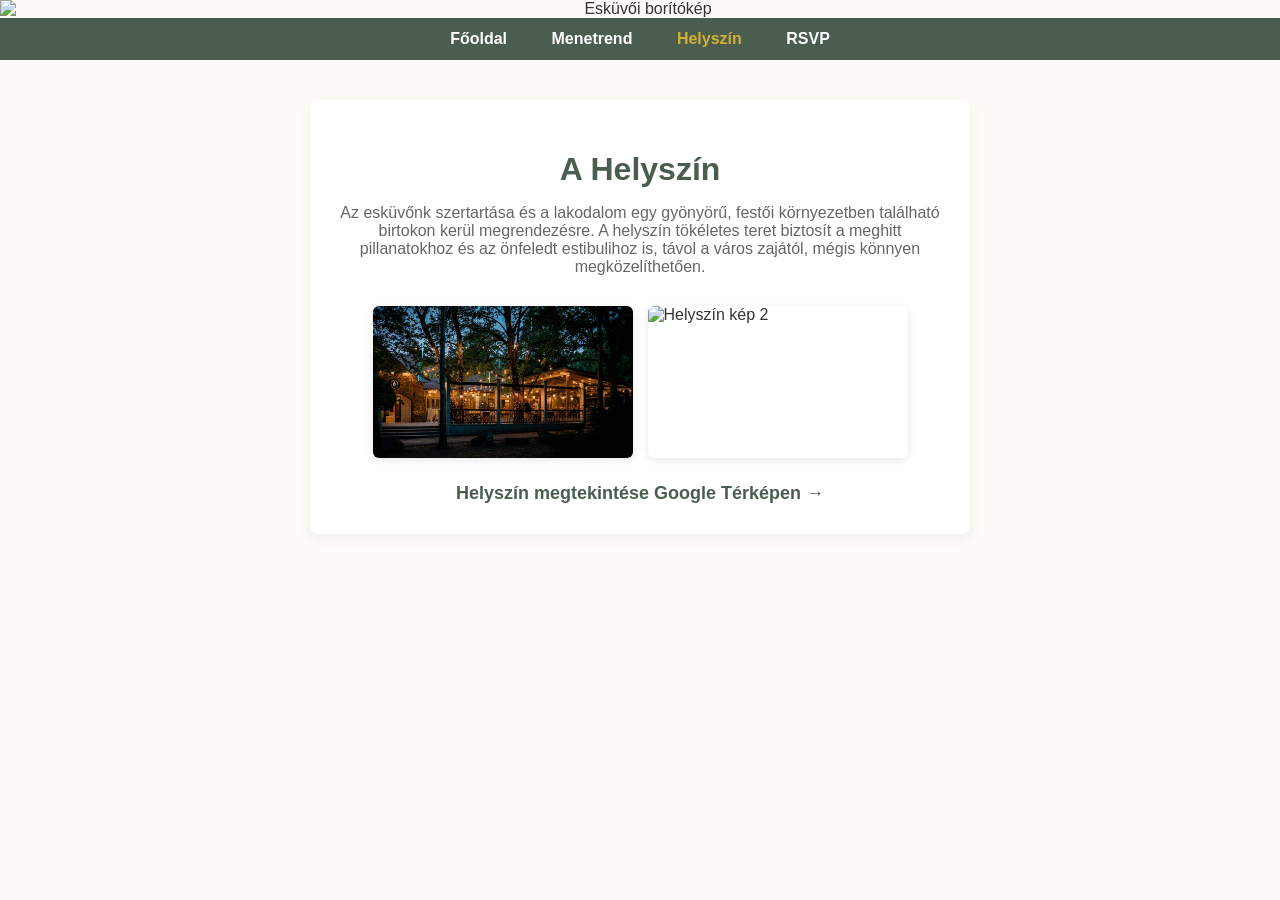
==== helyszin.html @ d059b292 "new file:   RSVP.html new file:   fooldal.html new file:   helyszin.html new file:   index.html new " ====
<!DOCTYPE html>
<html lang="hu">
<head>
    <meta charset="UTF-8">
    <meta name="viewport" content="width=device-width, initial-scale=1.0">
    <title>Helyszín - Esküvő</title>
    <link rel="stylesheet" href="style.css">
</head>
<body>

    <header class="header-container">
        <img src="kepeskuvorsvpre.jpg" alt="Esküvői borítókép" id="top-image">
    </header>

    <nav class="navbar">
        <ul>
            <li><a href="fooldal.html">Főoldal</a></li>
            <li><a href="menetrend.html">Menetrend</a></li>
            <li><a href="helyszin.html" class="active">Helyszín</a></li>
            <li><a href="RSVP.html">RSVP</a></li>
        </ul>
    </nav>

    <main class="content">
        <h1>A Helyszín</h1>
        <p>Az esküvőnk szertartása és a lakodalom egy gyönyörű, festői környezetben található birtokon kerül megrendezésre. A helyszín tökéletes teret biztosít a meghitt pillanatokhoz és az önfeledt estibulihoz is, távol a város zajától, mégis könnyen megközelíthetően.</p>
        
        <!-- Helyszín képek -->
        <div class="helyszin-kepek">
            <img src="kepek/eskuvohelyszinkep1.jpg" alt="Helyszín kép 1">
            <img src="Kepek/eskuvohelyszinkep2.jpg" alt="Helyszín kép 2">
        </div>

        <!-- Helyszín link -->
        <div class="helyszin-link">
            <a href="https://maps.google.com" target="_blank">Helyszín megtekintése Google Térképen &rarr;</a>
        </div>
    </main>

</body>
</html>
---- style.css ----
body {
    font-family: 'Segoe UI', Tahoma, Geneva, Verdana, sans-serif;
    margin: 0;
    padding: 0;
    background-color: #fdfbf7;
    color: #333;
}

/* Felső kép tárolója */
.header-container {
    width: 100%;
    background: #fdfbf7; 
    text-align: center;
}

/* A kép maga */
#top-image {
    width: 100%;         
    height: auto;        
    display: block;      
}

/* Menüsor */
.navbar {
    background-color: #4a5d4e;
    text-align: center;
    padding: 12px 0;
}

.navbar ul {
    list-style: none;
    margin: 0;
    padding: 0;
}

.navbar li {
    display: inline;
    margin: 0 20px;
}

.navbar a {
    color: white;
    text-decoration: none;
    font-size: 16px;
    font-weight: 600;
    transition: color 0.3s;
}

.navbar a:hover, .navbar a.active {
    color: #d4af37; /* Aranyos kiemelés */
}

/* Tartalom / Forma */
.content {
    max-width: 600px;
    margin: 40px auto;
    background: white;
    padding: 30px;
    border-radius: 8px;
    box-shadow: 0 4px 15px rgba(0,0,0,0.05);
}

.content h1 {
    text-align: center;
    color: #4a5d4e;
    margin-bottom: 10px;
}

.content > p {
    text-align: center;
    color: #666;
    margin-bottom: 30px;
}

.form-group {
    margin-bottom: 20px;
}

.form-group label {
    display: block;
    margin-bottom: 8px;
    font-weight: 600;
}

.form-group input[type="text"] {
    width: 100%;
    padding: 10px;
    border: 1px solid #ccc;
    border-radius: 4px;
    box-sizing: border-box;
}

.radio-group {
    display: flex;
    gap: 20px;
}

.radio-group label {
    font-weight: normal;
    cursor: pointer;
}

#extra-questions {
    background: #f9f9f9;
    padding: 15px;
    border-radius: 6px;
    border-left: 4px solid #4a5d4e;
    margin-bottom: 20px;
}

.submit-btn {
    background-color: #4a5d4e;
    color: white;
    border: none;
    padding: 12px 20px;
    font-size: 16px;
    font-weight: bold;
    width: 100%;
    border-radius: 4px;
    cursor: pointer;
    transition: background 0.3s;
}

.submit-btn:hover {
    background-color: #3b4a3e;
}

.form-group textarea {
    width: 100%;
    padding: 10px;
    border: 1px solid #ccc;
    border-radius: 4px;
    box-sizing: border-box;
    font-family: inherit;
    resize: vertical; /* Csak függőlegesen lehessen átméretezni */
}

/* Helyszín képek és link */
.helyszin-kepek {
    display: flex;
    gap: 15px;
    margin: 20px 0;
    justify-content: center;
    flex-wrap: wrap;
}

.helyszin-kepek img {
    width: 100%;
    max-width: 260px;
    height: auto;
    border-radius: 6px;
    object-fit: cover;
    box-shadow: 0 2px 8px rgba(0,0,0,0.1);
}

.helyszin-link {
    text-align: center;
    margin-top: 25px;
}

.helyszin-link a {
    color: #4a5d4e;
    font-weight: bold;
    text-decoration: none;
    font-size: 18px;
}

.helyszin-link a:hover {
    text-decoration: underline;
}

/* Menetrend stílusok */
.menetrend-lista {
    margin-top: 25px;
    display: flex;
    flex-direction: column;
    gap: 20px;
}

.menetrend-elem {
    display: flex;
    align-items: flex-start;
    background: #f9f9f9;
    padding: 15px;
    border-radius: 6px;
    border-left: 4px solid #4a5d4e;
}

.menetrend-elem .ido {
    font-size: 18px;
    font-weight: bold;
    color: #4a5d4e;
    min-width: 70px;
    padding-top: 2px;
}

.program-leiras h3 {
    margin: 0 0 5px 0;
    font-size: 18px;
    color: #333;
}

.program-leiras p {
    margin: 0;
    color: #666;
    font-size: 14px;
}
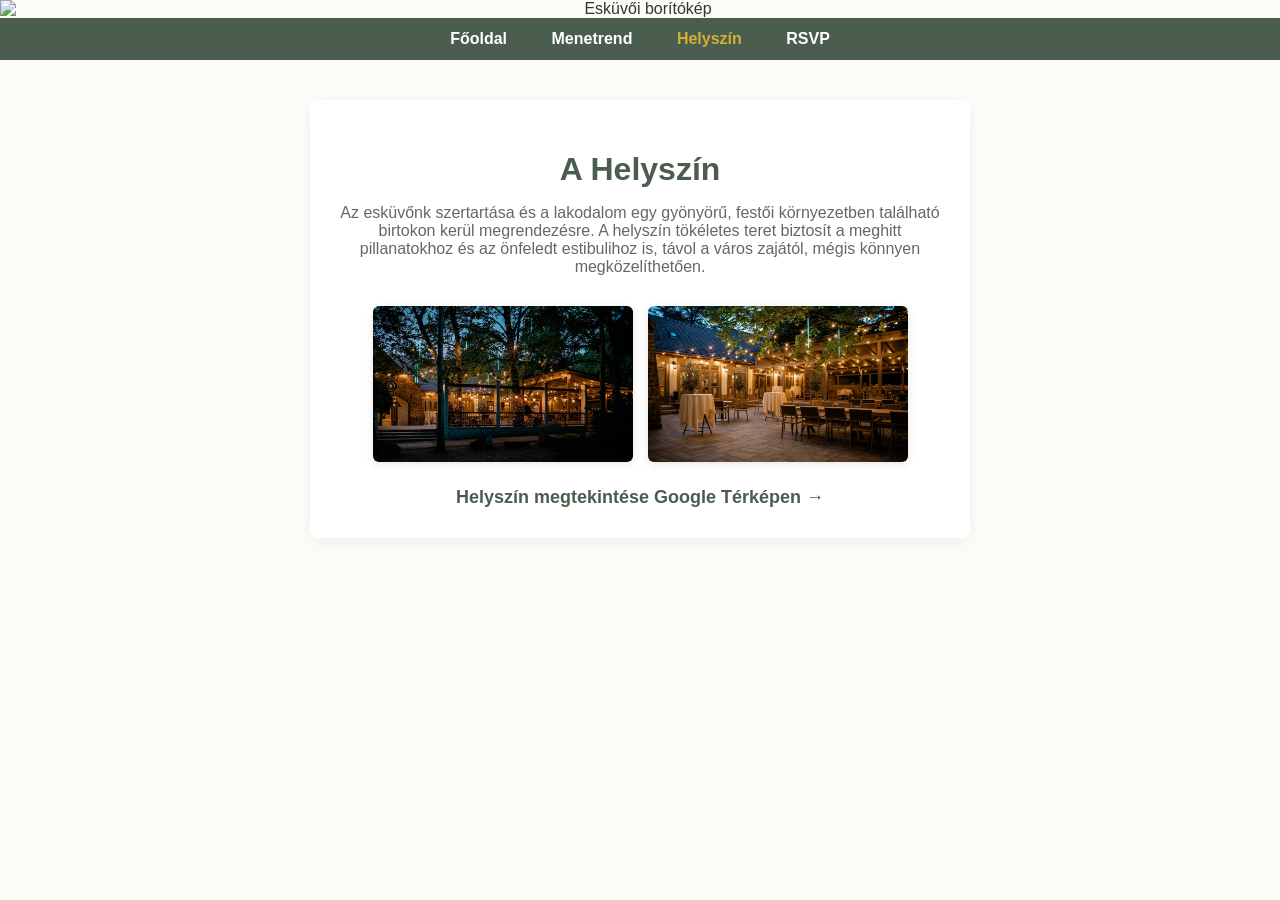
==== commit 47da8c03: "Update helyszin.html 2nd picture corrected" ====
--- a/helyszin.html
+++ b/helyszin.html
@@ -28,7 +28,7 @@
         <!-- Helyszín képek -->
         <div class="helyszin-kepek">
             <img src="kepek/eskuvohelyszinkep1.jpg" alt="Helyszín kép 1">
-            <img src="Kepek/eskuvohelyszinkep2.jpg" alt="Helyszín kép 2">
+            <img src="kepek/eskuvohelyszinkep2.jpg" alt="Helyszín kép 2">
         </div>
 
         <!-- Helyszín link -->
@@ -38,4 +38,4 @@
     </main>
 
 </body>
-</html>+</html>
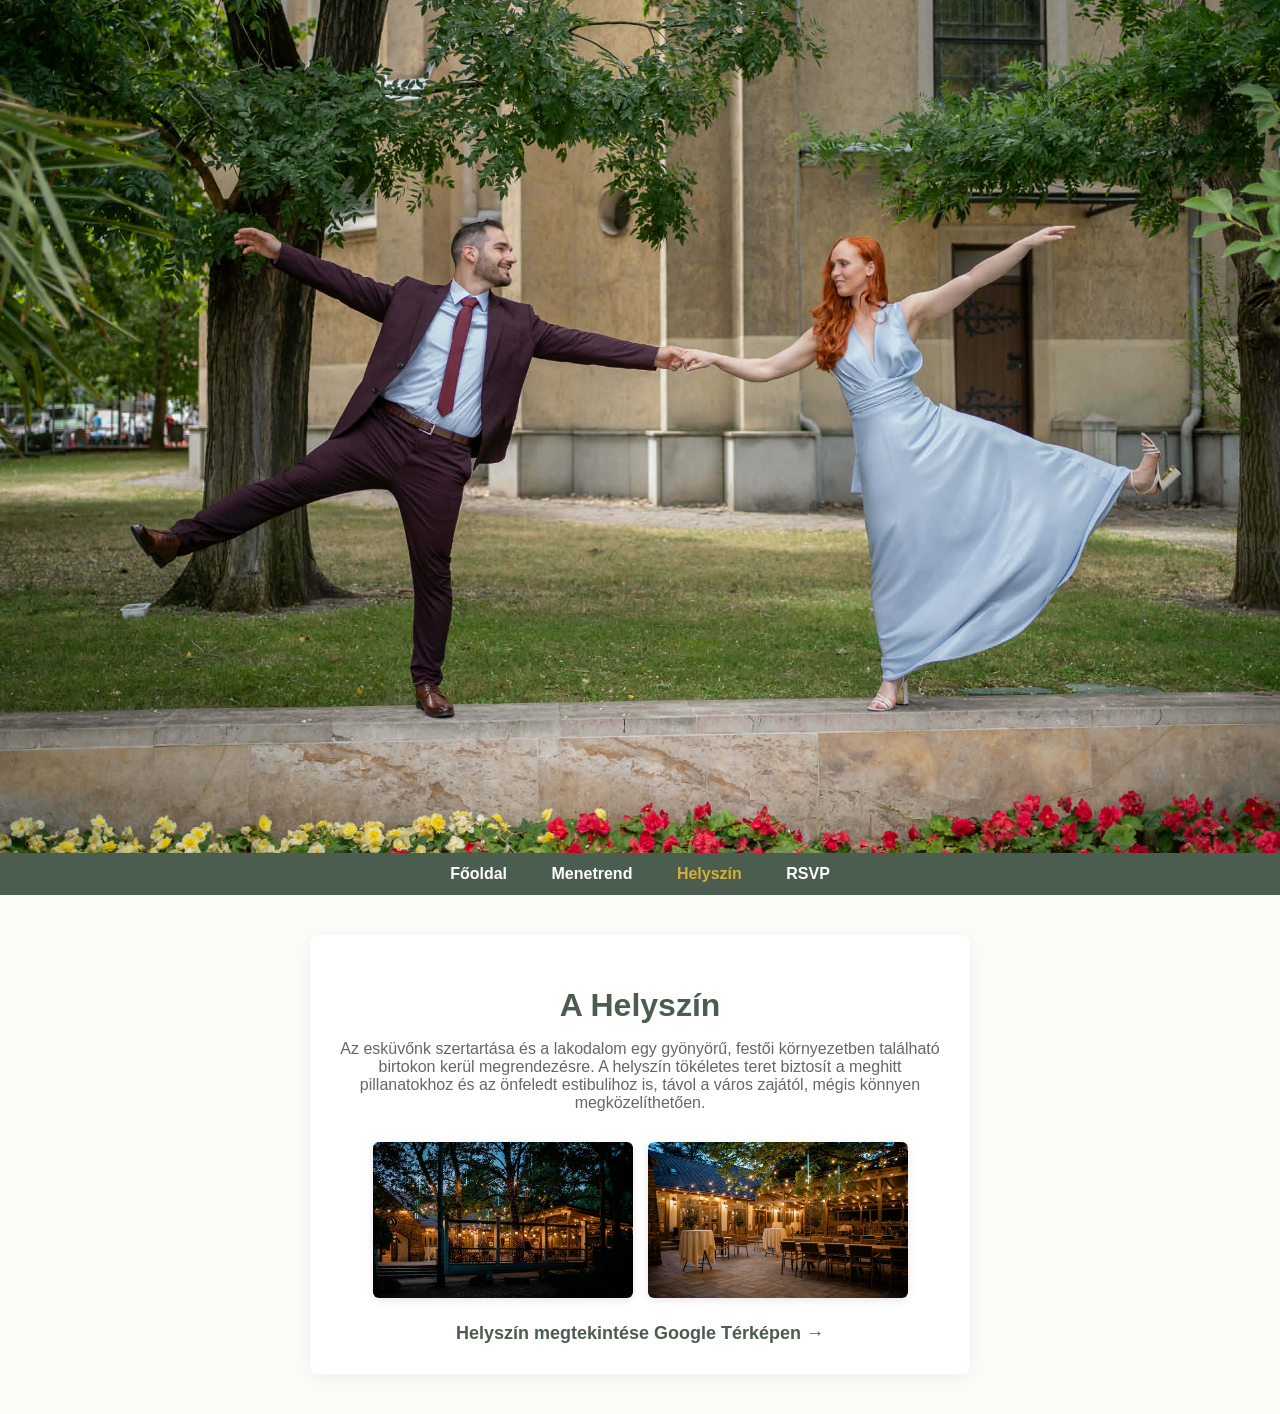
==== commit 92af2eaa: "Update helyszin.html" ====
--- a/helyszin.html
+++ b/helyszin.html
@@ -9,7 +9,7 @@
 <body>
 
     <header class="header-container">
-        <img src="kepeskuvorsvpre.jpg" alt="Esküvői borítókép" id="top-image">
+        <img src="kepek/kepeskuvorsvpre.jpg" alt="Esküvői borítókép" id="top-image">
     </header>
 
     <nav class="navbar">
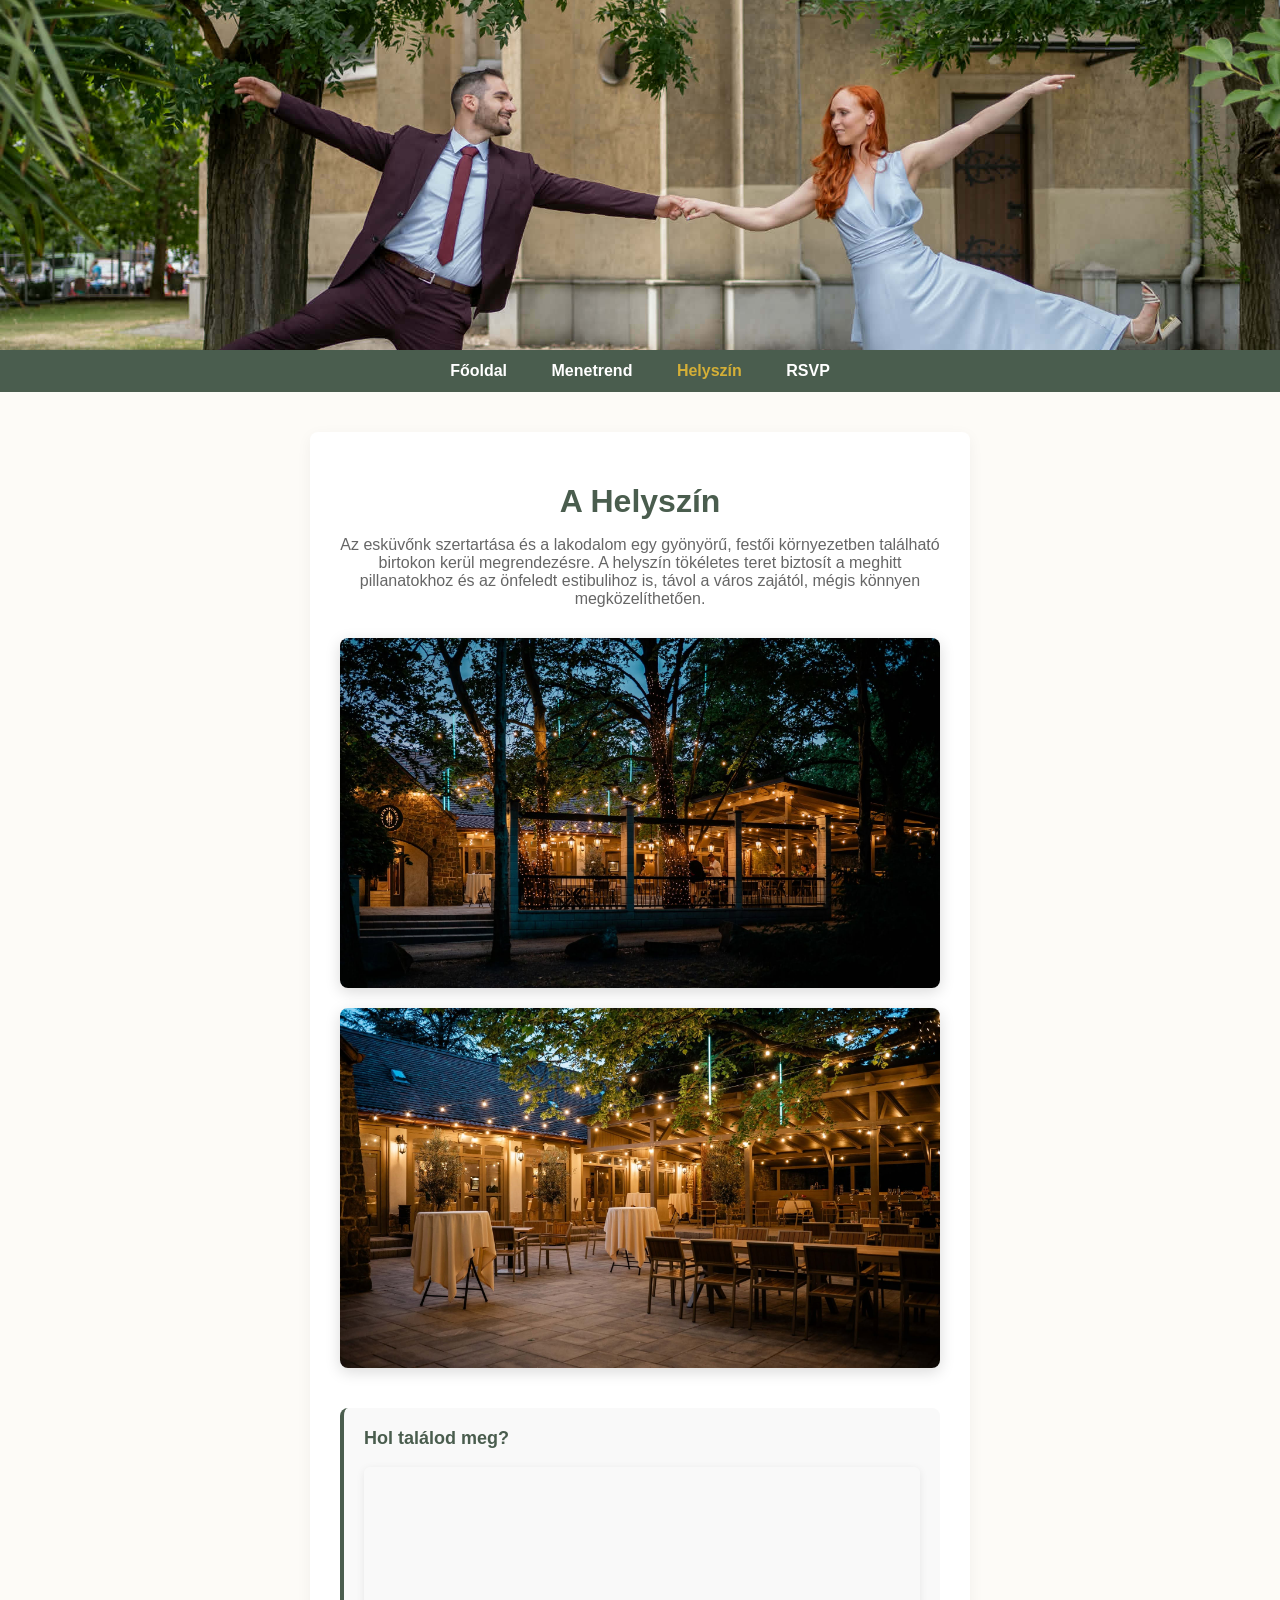
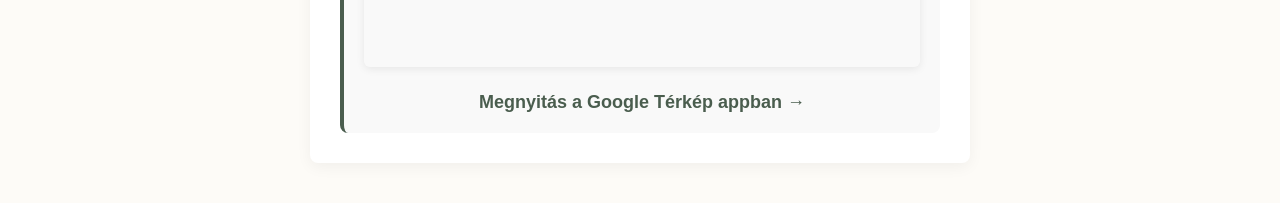
==== commit 6991f063: "Changes to be committed: 	modified:   helyszin.html 	modified:   style.css" ====
--- a/helyszin.html
+++ b/helyszin.html
@@ -21,19 +21,35 @@
         </ul>
     </nav>
 
-    <main class="content">
+   <main class="content">
         <h1>A Helyszín</h1>
         <p>Az esküvőnk szertartása és a lakodalom egy gyönyörű, festői környezetben található birtokon kerül megrendezésre. A helyszín tökéletes teret biztosít a meghitt pillanatokhoz és az önfeledt estibulihoz is, távol a város zajától, mégis könnyen megközelíthetően.</p>
         
-        <!-- Helyszín képek -->
-        <div class="helyszin-kepek">
+        <!-- Nagyobb, hangulatos helyszín képek -->
+        <div class="helyszin-kepek-nagy">
             <img src="kepek/eskuvohelyszinkep1.jpg" alt="Helyszín kép 1">
             <img src="kepek/eskuvohelyszinkep2.jpg" alt="Helyszín kép 2">
         </div>
 
-        <!-- Helyszín link -->
-        <div class="helyszin-link">
-            <a href="https://maps.google.com" target="_blank">Helyszín megtekintése Google Térképen &rarr;</a>
+        <!-- Kiegészítő méretű interaktív térkép alul -->
+        <div class="terkep-kiegeszito">
+            <h3>Hol találod meg?</h3>
+            <div class="terkep-container">
+                <iframe 
+                    src="https://www.google.com/maps/embed?pb=!1m18!1m12!1m3!1d2693.376882143046!2d18.887979215628205!3d47.52337159933596!2m2!1f0!2f0!3f0!3m2!1i1024!2i768!4f13.1!3m3!1m2!1s0x476a75be281f38b5%3A0x9fb181c254b618c2!2sDudok%20Rendezv%C3%A9nyh%C3%A1z%20%C3%A9s%20Vend%C3%A9gl%C5%91!5e0!3m2!1shu!2shu!4v1710000000000!5m2!1shu!2shu" 
+                    width="100%" 
+                    height="280" 
+                    style="border:0;" 
+                    allowfullscreen="" 
+                    loading="lazy" 
+                    referrerpolicy="no-referrer-when-downgrade">
+                </iframe>
+            </div>
+            <div class="helyszin-link">
+                <a href="https://www.google.com/maps/place/Dudok+Rendezv%C3%A9nyh%C3%A1z+%C3%A9s+Vend%C3%A9gl%C5%91/@47.5233716,18.8879792,17z/data=!3m1!4b1!4m6!3m5!1s0x476a75be281f38b5:0x9fb181c254b618c2!8m2!3d47.523368!4d18.8905541!16s%2Fg%2F1v2jbq7k" target="_blank">
+                    Megnyitás a Google Térkép appban &rarr;
+                </a>
+            </div>
         </div>
     </main>
 
--- a/style.css
+++ b/style.css
@@ -9,14 +9,19 @@
 /* Felső kép tárolója */
 .header-container {
     width: 100%;
-    background: #fdfbf7; 
-    text-align: center;
+    height: 350px;
+    overflow: hidden; 
+    display: flex;
+    justify-content: center;
+    align-items: center;
 }
 
 /* A kép maga */
 #top-image {
     width: 100%;         
-    height: auto;        
+    height: 100%;
+    object-fit: cover;
+    object-position: center 30%;
     display: block;      
 }
 
@@ -204,4 +209,79 @@
     margin: 0;
     color: #666;
     font-size: 14px;
+}
+
+/* Hangulatos képek: Nagyobbak, egymás mellett/alatt autoscale méretezéssel */
+.helyszin-kepek-nagy {
+    display: flex;
+    flex-direction: column; /* Egymás alá rendezzük őket, így gyönyörűen, teljes szélességben fognak terülni */
+    gap: 20px;
+    margin: 25px 0;
+    align-items: center;
+}
+
+.helyszin-kepek-nagy img {
+    width: 100%;       /* Kitölti a doboz teljes szélességét */
+    max-width: 100%;   /* Nem korlátozzuk 420px-re, így nagyok és részletgazdagok lesznek */
+    height: auto;      
+    border-radius: 8px;
+    object-fit: cover;
+    box-shadow: 0 4px 15px rgba(0,0,0,0.15);
+}
+
+/* Kiegészítő méretű térkép szekció alul */
+.terkep-kiegeszito {
+    margin-top: 40px;
+    background: #f9f9f9;
+    padding: 20px;
+    border-radius: 8px;
+    border-left: 4px solid #4a5d4e;
+}
+
+.terkep-kiegeszito h3 {
+    margin-top: 0;
+    color: #4a5d4e;
+    font-size: 18px;
+}
+
+.terkep-container {
+    width: 100%;
+    margin: 15px 0;
+    border-radius: 6px;
+    overflow: hidden;
+    box-shadow: 0 2px 8px rgba(0, 0, 0, 0.08);
+}
+
+.terkep-container iframe {
+    display: block;
+    width: 100%;
+    height: 200px; 
+}
+
+@media screen and (max-width: 768px) {
+    /* A fő tartalomdoboz margóinak csökkentése mobilon, hogy ne lógjon ki */
+    .content {
+        margin: 15px 10px;
+        padding: 20px 15px;
+    }
+
+    /* A menüsor elemeinek átrendezése, hogy ne lógjanak egymásba */
+    .navbar li {
+        display: block;        /* Egymás alá kerülnek a menüpontok */
+        margin: 8px 0;         /* Kisebb térköz közöttük */
+    }
+
+    .navbar {
+        padding: 8px 0;
+    }
+
+    /* A menetrend időpont és leírás igazítása mobilra */
+    .menetrend-elem {
+        flex-direction: column; /* Mobilon az időpont a leírás fölé kerül */
+        gap: 5px;
+    }
+
+    .menetrend-elem .ido {
+        min-width: auto;
+    }
 }
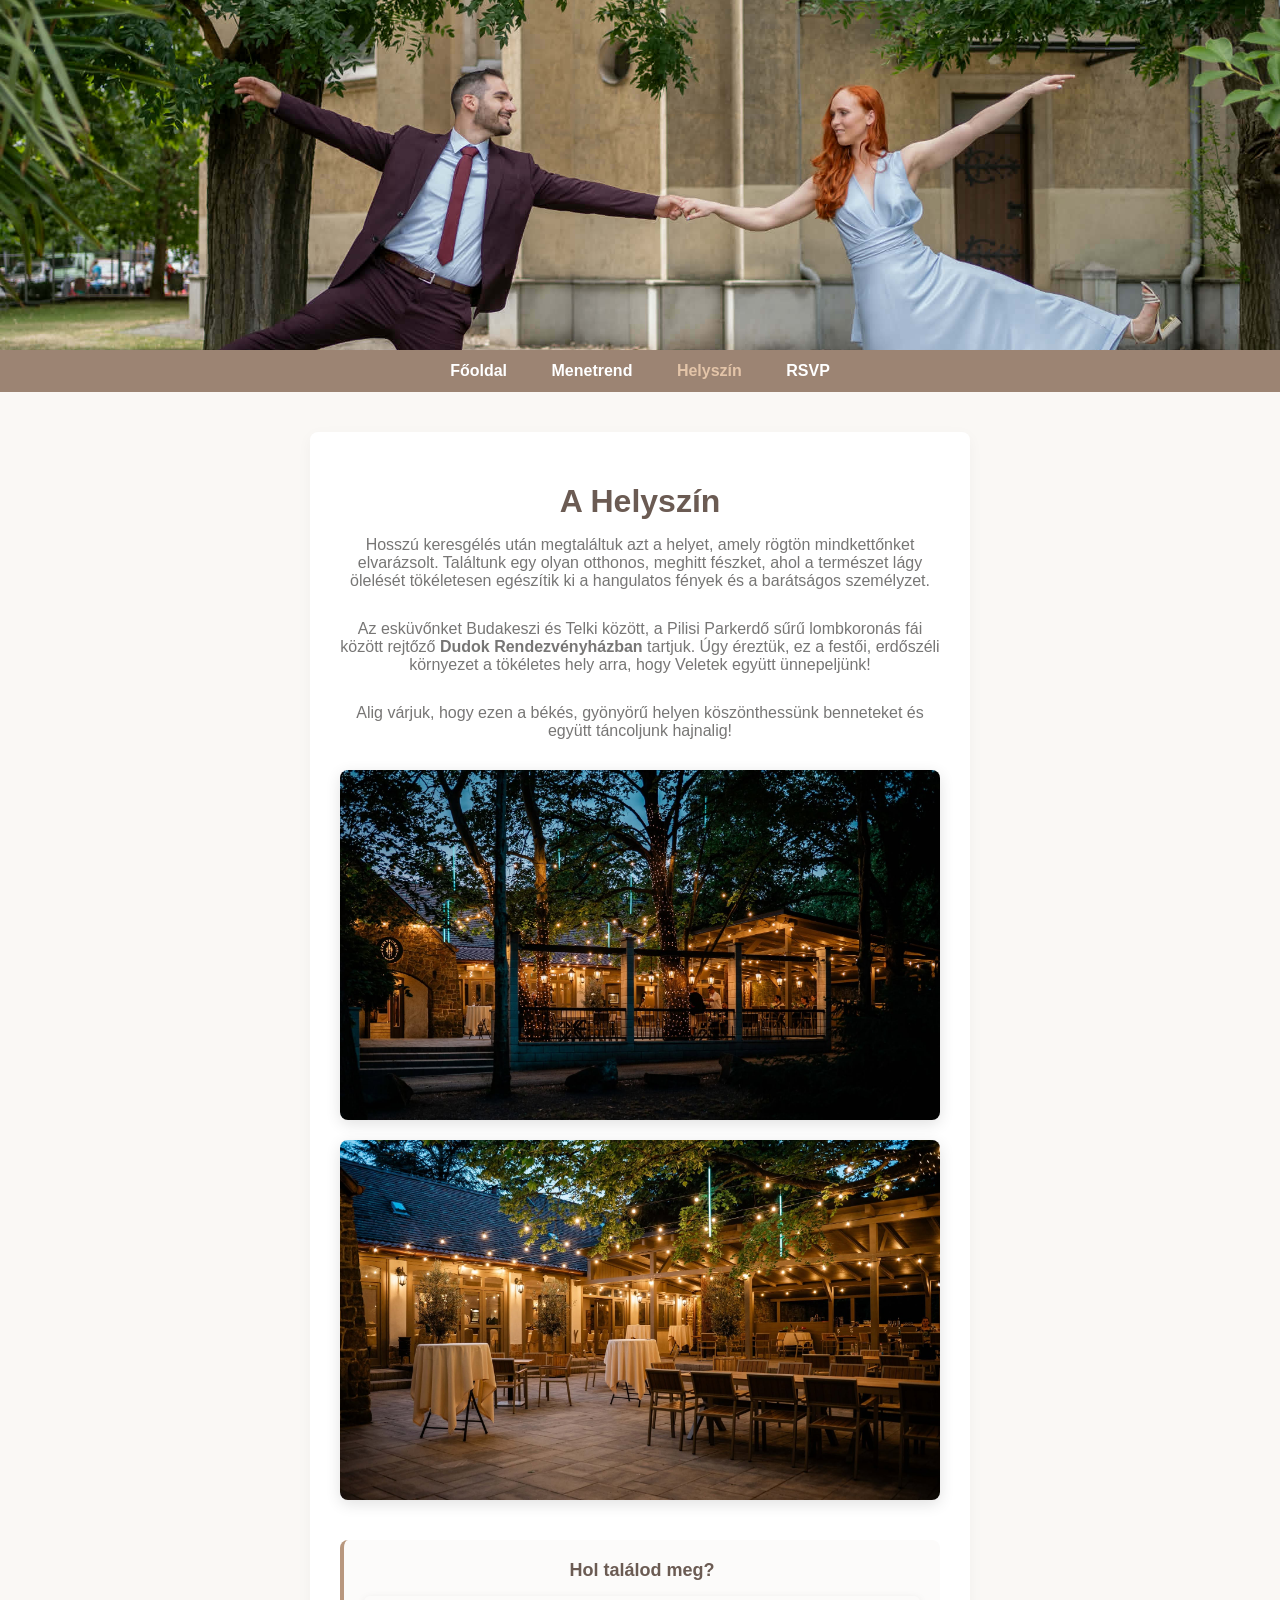
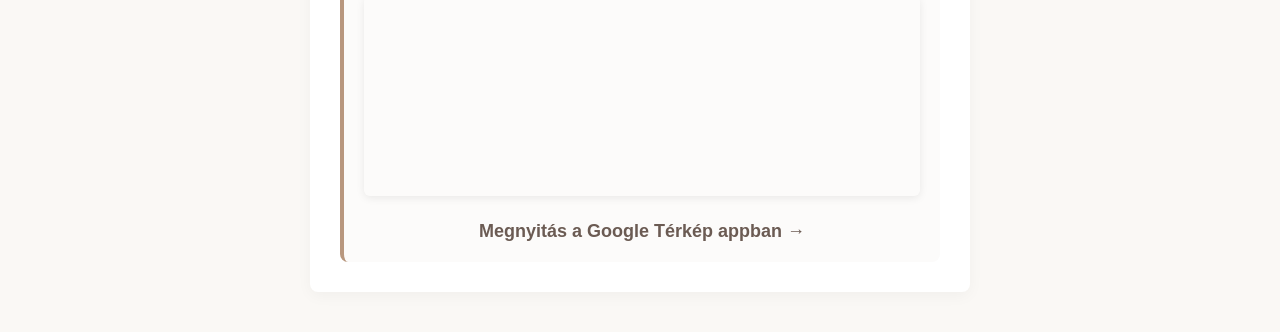
==== commit e05c7cfc: "modified:   helyszin.html" ====
--- a/helyszin.html
+++ b/helyszin.html
@@ -23,8 +23,11 @@
 
    <main class="content">
         <h1>A Helyszín</h1>
-        <p>Az esküvőnk szertartása és a lakodalom egy gyönyörű, festői környezetben található birtokon kerül megrendezésre. A helyszín tökéletes teret biztosít a meghitt pillanatokhoz és az önfeledt estibulihoz is, távol a város zajától, mégis könnyen megközelíthetően.</p>
+        <p>Hosszú keresgélés után megtaláltuk azt a helyet, amely rögtön mindkettőnket elvarázsolt. Találtunk egy olyan otthonos, meghitt fészket, ahol a természet lágy ölelését tökéletesen egészítik ki a hangulatos fények és a barátságos személyzet.</p>
         
+        <p>Az esküvőnket Budakeszi és Telki között, a Pilisi Parkerdő sűrű lombkoronás fái között rejtőző <strong>Dudok Rendezvényházban</strong> tartjuk. Úgy éreztük, ez a festői, erdőszéli környezet a tökéletes hely arra, hogy Veletek együtt ünnepeljünk!</p>
+
+        <p>Alig várjuk, hogy ezen a békés, gyönyörű helyen köszönthessünk benneteket és együtt táncoljunk hajnalig!</p>
         <!-- Nagyobb, hangulatos helyszín képek -->
         <div class="helyszin-kepek-nagy">
             <img src="kepek/eskuvohelyszinkep1.jpg" alt="Helyszín kép 1">
--- a/style.css
+++ b/style.css
@@ -2,8 +2,8 @@
     font-family: 'Segoe UI', Tahoma, Geneva, Verdana, sans-serif;
     margin: 0;
     padding: 0;
-    background-color: #fdfbf7;
-    color: #333;
+    background-color: #faf8f5;
+    color: #4a4543;
 }
 
 /* Felső kép tárolója */
@@ -27,7 +27,7 @@
 
 /* Menüsor */
 .navbar {
-    background-color: #4a5d4e;
+    background-color: #9c8473;
     text-align: center;
     padding: 12px 0;
 }
@@ -52,28 +52,28 @@
 }
 
 .navbar a:hover, .navbar a.active {
-    color: #d4af37; /* Aranyos kiemelés */
+    color: #e3c4a8;
 }
 
 /* Tartalom / Forma */
 .content {
     max-width: 600px;
     margin: 40px auto;
-    background: white;
+    background: #ffffff;
     padding: 30px;
     border-radius: 8px;
-    box-shadow: 0 4px 15px rgba(0,0,0,0.05);
-}
-
-.content h1 {
-    text-align: center;
-    color: #4a5d4e;
+    box-shadow: 0 4px 15px rgba(0,0,0,0.04);
+}
+
+.content h1, .content h2, .terkep-kiegeszito h3 {
+    text-align: center;
+    color: #6b5b53; 
     margin-bottom: 10px;
 }
 
 .content > p {
     text-align: center;
-    color: #666;
+    color: #777675;
     margin-bottom: 30px;
 }
 
@@ -85,14 +85,17 @@
     display: block;
     margin-bottom: 8px;
     font-weight: 600;
-}
-
-.form-group input[type="text"] {
+    color: #555453;
+}
+
+.form-group input[type="text"], .form-group input[type="number"], .form-group textarea {
     width: 100%;
     padding: 10px;
-    border: 1px solid #ccc;
+    border: 1px solid #e0dcd5;
     border-radius: 4px;
     box-sizing: border-box;
+    background-color: #fcfbfa;
+    font-family: inherit;
 }
 
 .radio-group {
@@ -106,15 +109,15 @@
 }
 
 #extra-questions {
-    background: #f9f9f9;
+    background: #f7f5f0;
     padding: 15px;
     border-radius: 6px;
-    border-left: 4px solid #4a5d4e;
+    border-left: 4px solid #b8977e;
     margin-bottom: 20px;
 }
 
 .submit-btn {
-    background-color: #4a5d4e;
+    background-color: #9c8473;
     color: white;
     border: none;
     padding: 12px 20px;
@@ -127,16 +130,10 @@
 }
 
 .submit-btn:hover {
-    background-color: #3b4a3e;
+    background-color: #836d5d;
 }
 
 .form-group textarea {
-    width: 100%;
-    padding: 10px;
-    border: 1px solid #ccc;
-    border-radius: 4px;
-    box-sizing: border-box;
-    font-family: inherit;
     resize: vertical; /* Csak függőlegesen lehessen átméretezni */
 }
 
@@ -164,7 +161,7 @@
 }
 
 .helyszin-link a {
-    color: #4a5d4e;
+    color: #6b5b53;
     font-weight: bold;
     text-decoration: none;
     font-size: 18px;
@@ -185,16 +182,16 @@
 .menetrend-elem {
     display: flex;
     align-items: flex-start;
-    background: #f9f9f9;
+    background: #fcfbfa;
     padding: 15px;
     border-radius: 6px;
-    border-left: 4px solid #4a5d4e;
+    border-left: 4px solid #b8977e;
 }
 
 .menetrend-elem .ido {
     font-size: 18px;
     font-weight: bold;
-    color: #4a5d4e;
+    color: #6b5b53 !important;
     min-width: 70px;
     padding-top: 2px;
 }
@@ -226,21 +223,21 @@
     height: auto;      
     border-radius: 8px;
     object-fit: cover;
-    box-shadow: 0 4px 15px rgba(0,0,0,0.15);
+    box-shadow: 0 4px 15px rgba(0,0,0,0.12);
 }
 
 /* Kiegészítő méretű térkép szekció alul */
 .terkep-kiegeszito {
     margin-top: 40px;
-    background: #f9f9f9;
+    background: #fcfbfa;
     padding: 20px;
     border-radius: 8px;
-    border-left: 4px solid #4a5d4e;
+    border-left: 4px solid #b8977e !important;
 }
 
 .terkep-kiegeszito h3 {
     margin-top: 0;
-    color: #4a5d4e;
+    color: #6b5b53;
     font-size: 18px;
 }
 
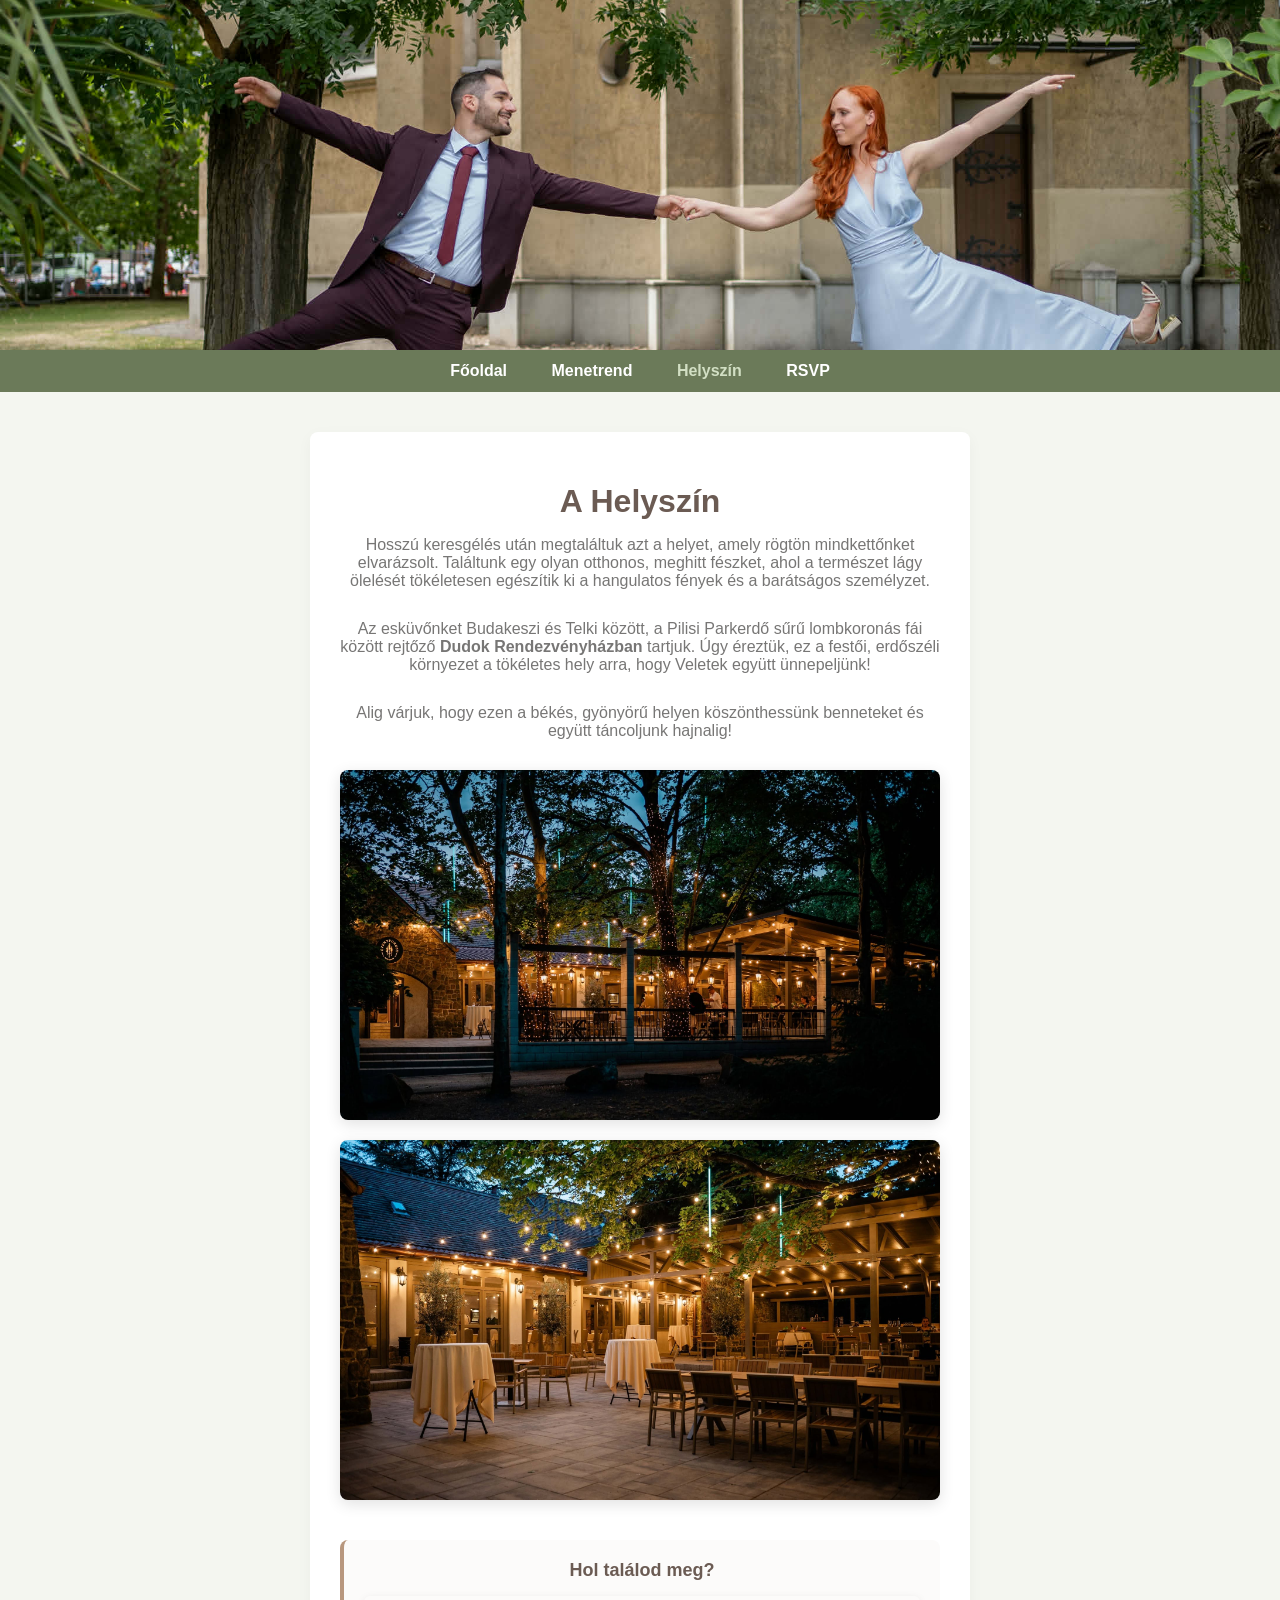
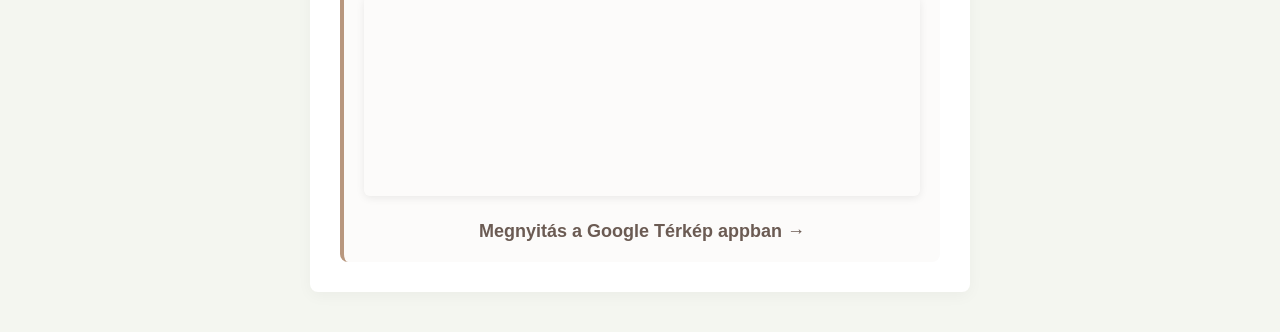
==== commit 76c7fd93: "modified:   RSVP.html 	modified:   helyszin.html 	new file:   kepek/menetrendhez.jpeg 	new file:   k" ====
--- a/helyszin.html
+++ b/helyszin.html
@@ -6,7 +6,7 @@
     <title>Helyszín - Esküvő</title>
     <link rel="stylesheet" href="style.css">
 </head>
-<body>
+<body class="helyszin-oldal">
 
     <header class="header-container">
         <img src="kepek/kepeskuvorsvpre.jpg" alt="Esküvői borítókép" id="top-image">
--- a/style.css
+++ b/style.css
@@ -171,6 +171,18 @@
     text-decoration: underline;
 }
 
+/* Főoldali szöveges linkek stílusa */
+.content p a {
+    color: #9c8473; /* A menüsor és gombok barna színe */
+    font-weight: 600;
+    text-decoration: underline;
+    transition: color 0.3s;
+}
+
+.content p a:hover {
+    color: #836d5d; /* Sötétebb árnyalat hoverkor */
+}
+
 /* Menetrend stílusok */
 .menetrend-lista {
     margin-top: 25px;
@@ -281,4 +293,93 @@
     .menetrend-elem .ido {
         min-width: auto;
     }
+}
+
+.tiszta-gif {
+    max-width: 100%;
+    width: 480px;
+    height: auto;
+    border-radius: 8px;
+    box-shadow: 0 4px 15px rgba(0,0,0,0.08);
+    display: block;
+    margin: 0 auto;
+}
+
+/* --- ALAPÉRTELMEZETT (FŐOLDAL) STÍLUSOK --- */
+body {
+    font-family: 'Segoe UI', Tahoma, Geneva, Verdana, sans-serif;
+    margin: 0;
+    padding: 0;
+    background-color: #faf8f5; /* Főoldal háttér */
+    color: #4a4543;
+}
+
+.navbar {
+    background-color: #9c8473; /* Főoldal menüszín */
+    text-align: center;
+    padding: 12px 0;
+}
+
+/* --- 1. MENETREND OLDAL EGYEDI STÍLUSAI --- */
+body.menetrend-oldal {
+    background-color: #E6E8E3; /* Például egy lágy, hűvösebb háttér */
+}
+
+body.menetrend-oldal .navbar {
+    background-color: #CB6843; /* Kékes-szürkés menüsor */
+}
+
+body.menetrend-oldal .navbar a:hover, 
+body.menetrend-oldal .navbar a.active {
+    color: #b0c4de;
+}
+
+/* --- 2. HELYSZÍN OLDAL EGYEDI STÍLUSAI --- */
+body.helyszin-oldal {
+    background-color: #f4f6f0; /* Zöldes/természetesebb háttér */
+}
+
+body.helyszin-oldal .navbar {
+    background-color: #6b7a59; /* Természetes zöldes menüsor */
+}
+
+body.helyszin-oldal .navbar a:hover, 
+body.helyszin-oldal .navbar a.active {
+    color: #d2dfc4;
+}
+
+/* --- 3. RSVP OLDAL EGYEDI STÍLUSAI --- */
+body.rsvp-oldal {
+    background-color: #f9f4f5; /* Púderesebb/melegebb háttér */
+}
+
+body.rsvp-oldal .navbar {
+    background-color: #CB6843; /* Mályvás/rózsás menüsor */
+}
+
+body.rsvp-oldal .navbar a:hover, 
+body.rsvp-oldal .navbar a.active {
+    color: #f2d6e0;
+}
+
+/* RSVP aloldali kép stílusa */
+.rsvp-banner-container {
+    text-align: center;
+    margin: 25px auto 10px auto;
+    max-width: 600px; /* Igazíthatod a fő tartalomdoboz szélességéhez */
+    padding: 0 15px;
+}
+
+.rsvp-banner-img {
+    width: 100%;
+    max-height: 300px; /* Ha nem akarod, hogy túl magas legyen */
+    object-fit: cover;
+    border-radius: 8px;
+    box-shadow: 0 4px 15px rgba(0,0,0,0.08);
+    display: block;
+}
+
+/* RSVP oldal borítóképének igazítása */
+body.rsvp-oldal #top-image {
+    object-position: center 45%; /* Itt állíthatod: a 65% lejjebb tolja a fókuszpontot, így kevesebb látszik a tetejéből */
 }
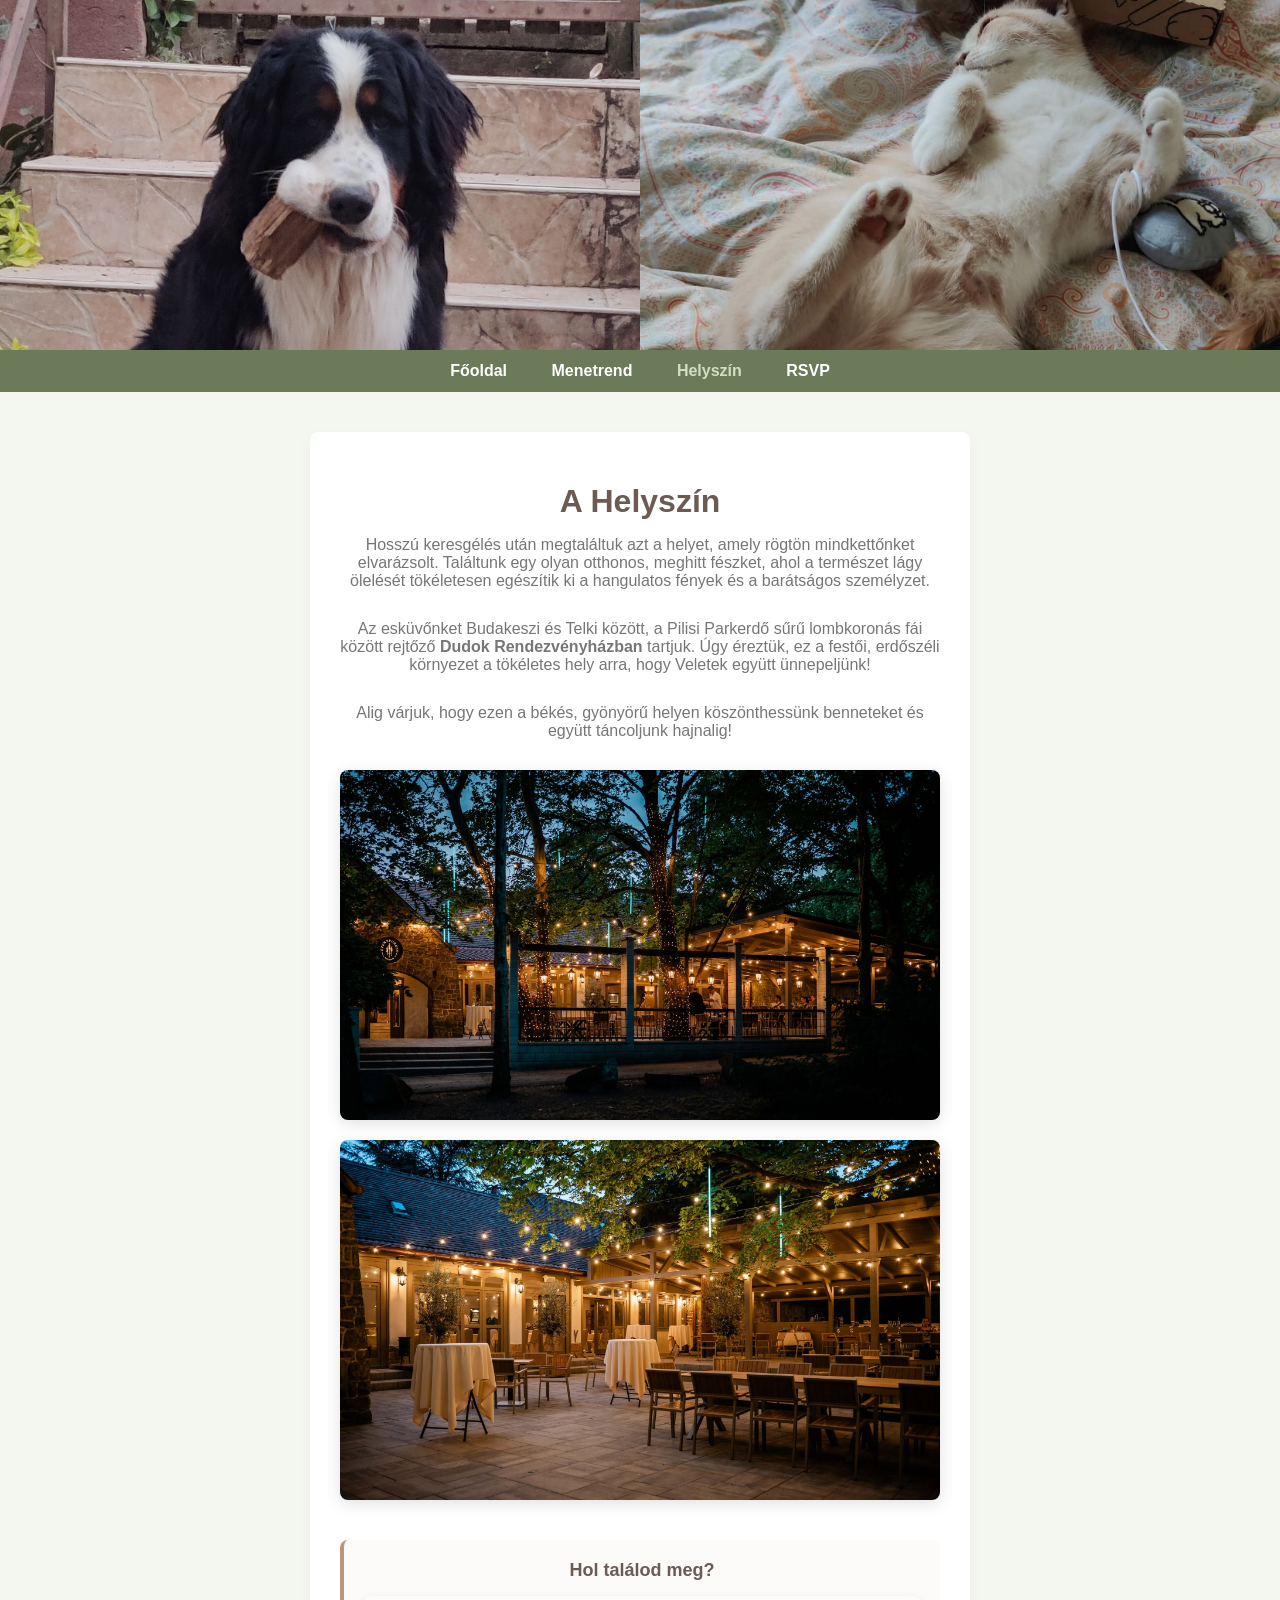
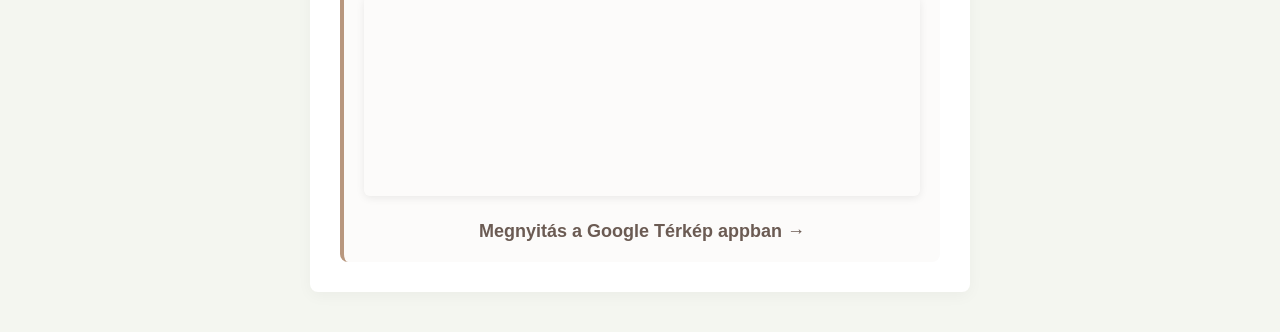
==== commit 6c9f980f: "modified:   helyszin.html 	new file:   "kepek/Chroncs\303\263.jpg"     new file:   kepek/dante1.jpg " ====
--- a/helyszin.html
+++ b/helyszin.html
@@ -8,8 +8,9 @@
 </head>
 <body class="helyszin-oldal">
 
-    <header class="header-container">
-        <img src="kepek/kepeskuvorsvpre.jpg" alt="Esküvői borítókép" id="top-image">
+    <header class="header-container-dupla">
+        <img src="kepek/Chroncsó.jpg" alt="Helyszín borítókép 1" class="dupla-kep bal-kep">
+        <img src="kepek/dante1.jpg" alt="Helyszín borítókép 2" class="dupla-kep jobb-kep">
     </header>
 
     <nav class="navbar">
--- a/style.css
+++ b/style.css
@@ -322,11 +322,11 @@
 
 /* --- 1. MENETREND OLDAL EGYEDI STÍLUSAI --- */
 body.menetrend-oldal {
-    background-color: #E6E8E3; /* Például egy lágy, hűvösebb háttér */
+    background-color: #e6e8e300; /* Például egy lágy, hűvösebb háttér */
 }
 
 body.menetrend-oldal .navbar {
-    background-color: #CB6843; /* Kékes-szürkés menüsor */
+    background-color: #70292B; /* Kékes-szürkés menüsor */
 }
 
 body.menetrend-oldal .navbar a:hover, 
@@ -382,4 +382,55 @@
 /* RSVP oldal borítóképének igazítása */
 body.rsvp-oldal #top-image {
     object-position: center 45%; /* Itt állíthatod: a 65% lejjebb tolja a fókuszpontot, így kevesebb látszik a tetejéből */
+}
+
+/* Menetrend oldali TARDIS kép stílusa */
+.menetrend-kep-container {
+    width: 100%;
+    margin-bottom: 25px;
+    text-align: center;
+}
+
+.menetrend-kep {
+    width: 100%;
+    max-height: 350px; /* Beállítja, hogy ne legyen túl óriási */
+    object-fit: cover;
+    border-radius: 8px;
+    box-shadow: 0 4px 12px rgba(0, 0, 0, 0.1);
+    display: block;
+}
+
+/* Dupla borítókép tároló a Helyszín oldalon */
+.header-container-dupla {
+    width: 100%;
+    height: 350px; /* Ugyanolyan magasság, mint a többi fejléc */
+    display: flex;
+    gap: 0; /* Nincs rés a két kép között, teljesen összeilleszkednek */
+    overflow: hidden;
+}
+
+/* Maguk a képek */
+.dupla-kep {
+    width: 50%; /* Pontosan fele-fele arányban osztoznak */
+    height: 100%;
+    object-fit: cover;
+    object-position: center;
+    display: block;
+}
+
+/* Mobilos nézet: ha mobilon inkább egymás alá kerülnének, vagy maradjanak fele-fele arányban */
+@media screen and (max-width: 768px) {
+    .header-container-dupla {
+        height: 250px; /* Kicsit alacsonyabb mobilon */
+    }
+}
+
+/* Bal oldali kép egyedi fókuszpontja */
+.bal-kep {
+    object-position: center 4%; /* Itt állíthatod a bal oldali kép magasságát */
+}
+
+/* Jobb oldali kép egyedi fókuszpontja */
+.jobb-kep {
+    object-position: center 55%; /* Itt állíthatod a jobb oldali kép magasságát */
 }
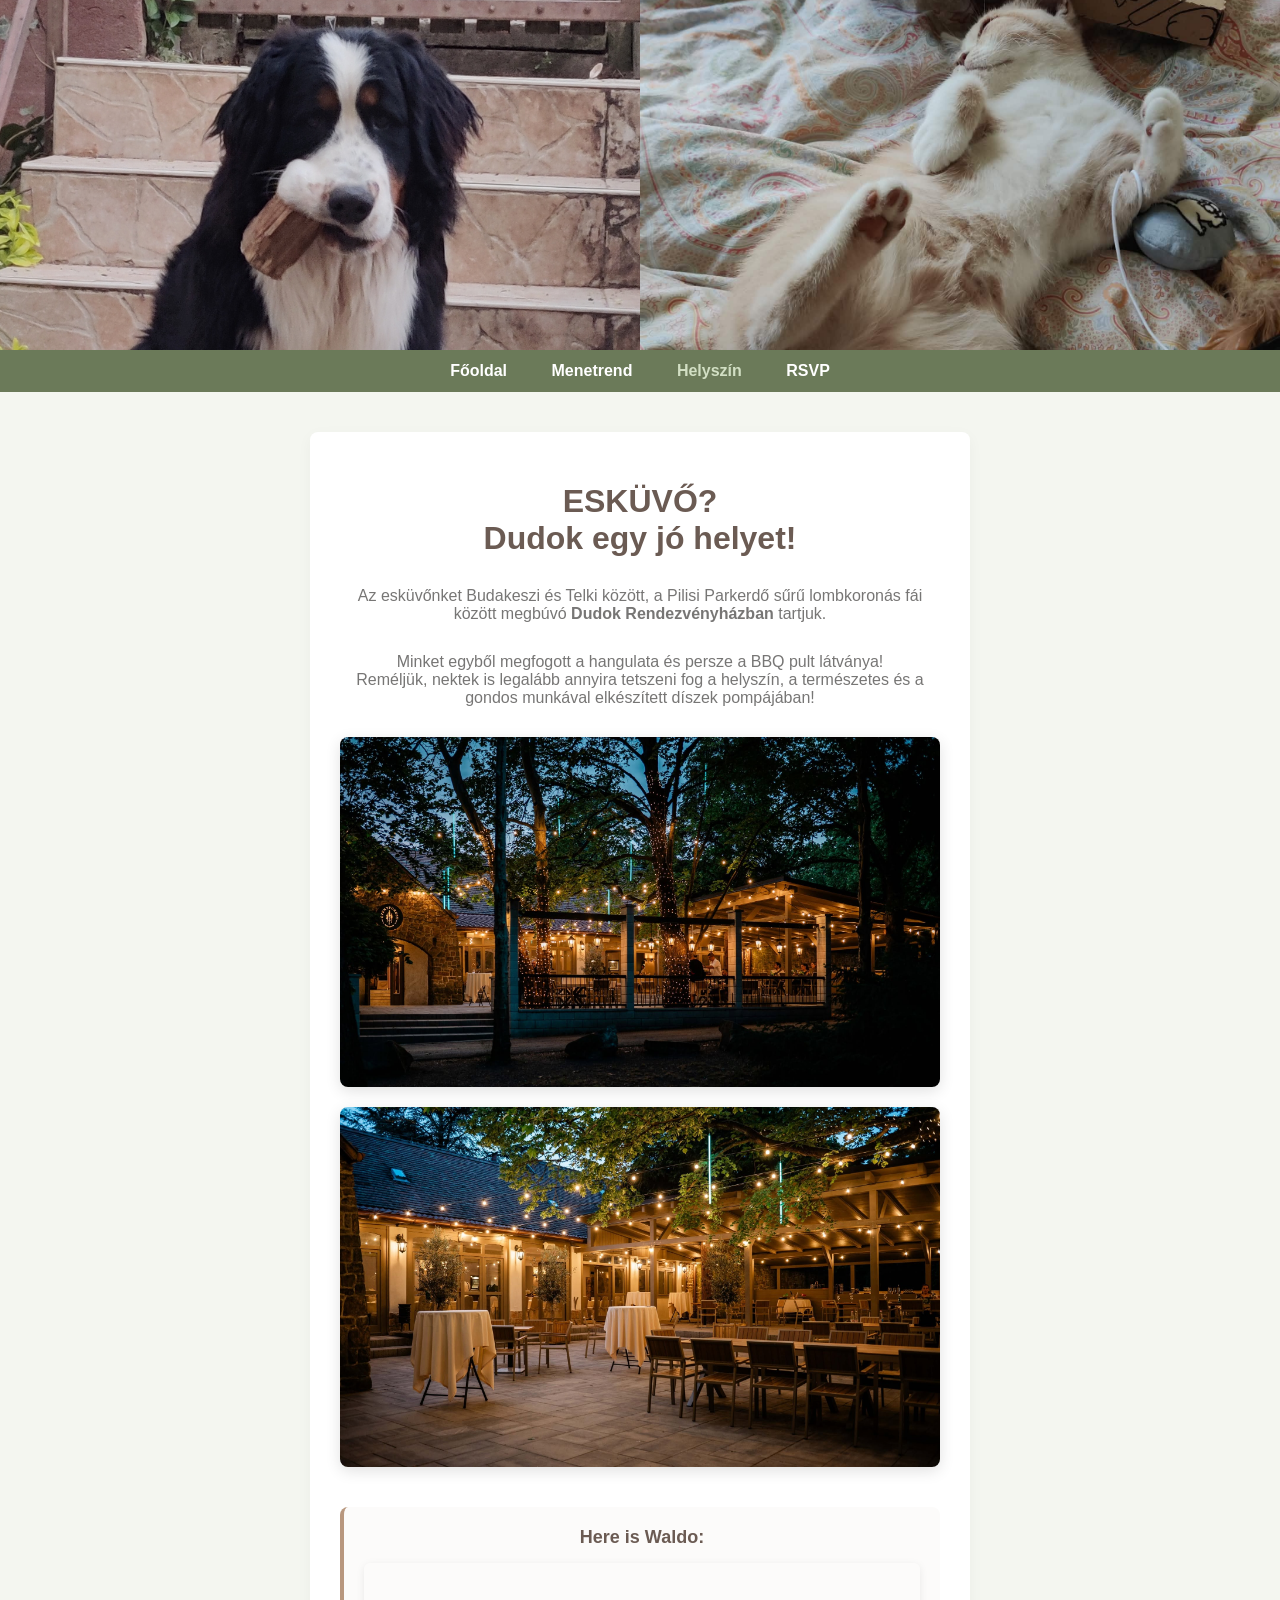
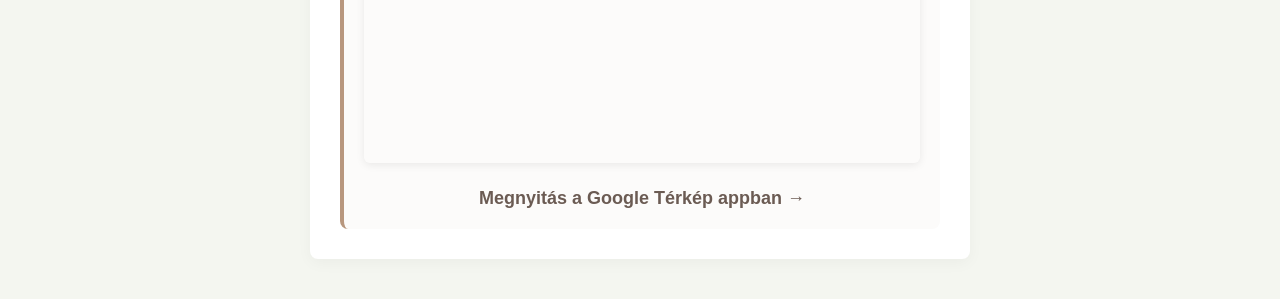
==== commit f4642f8f: "modified:   RSVP.html 	modified:   helyszin.html 	modified:   script.js" ====
--- a/helyszin.html
+++ b/helyszin.html
@@ -23,12 +23,14 @@
     </nav>
 
    <main class="content">
-        <h1>A Helyszín</h1>
-        <p>Hosszú keresgélés után megtaláltuk azt a helyet, amely rögtön mindkettőnket elvarázsolt. Találtunk egy olyan otthonos, meghitt fészket, ahol a természet lágy ölelését tökéletesen egészítik ki a hangulatos fények és a barátságos személyzet.</p>
+        <h1>ESKÜVŐ? <br>Dudok egy jó helyet!</h1>
+        <p></p>
         
-        <p>Az esküvőnket Budakeszi és Telki között, a Pilisi Parkerdő sűrű lombkoronás fái között rejtőző <strong>Dudok Rendezvényházban</strong> tartjuk. Úgy éreztük, ez a festői, erdőszéli környezet a tökéletes hely arra, hogy Veletek együtt ünnepeljünk!</p>
+        <p>Az esküvőnket Budakeszi és Telki között, a Pilisi Parkerdő sűrű lombkoronás fái között megbúvó <strong>Dudok Rendezvényházban</strong> tartjuk.</p>
 
-        <p>Alig várjuk, hogy ezen a békés, gyönyörű helyen köszönthessünk benneteket és együtt táncoljunk hajnalig!</p>
+        <p>Minket egyből megfogott a hangulata és persze a BBQ pult látványa!
+            <br>Reméljük, nektek is legalább annyira tetszeni fog a helyszín, a természetes és a gondos munkával elkészített díszek pompájában!
+        </p>
         <!-- Nagyobb, hangulatos helyszín képek -->
         <div class="helyszin-kepek-nagy">
             <img src="kepek/eskuvohelyszinkep1.jpg" alt="Helyszín kép 1">
@@ -37,7 +39,7 @@
 
         <!-- Kiegészítő méretű interaktív térkép alul -->
         <div class="terkep-kiegeszito">
-            <h3>Hol találod meg?</h3>
+            <h3>Here is Waldo:</h3>
             <div class="terkep-container">
                 <iframe 
                     src="https://www.google.com/maps/embed?pb=!1m18!1m12!1m3!1d2693.376882143046!2d18.887979215628205!3d47.52337159933596!2m2!1f0!2f0!3f0!3m2!1i1024!2i768!4f13.1!3m3!1m2!1s0x476a75be281f38b5%3A0x9fb181c254b618c2!2sDudok%20Rendezv%C3%A9nyh%C3%A1z%20%C3%A9s%20Vend%C3%A9gl%C5%91!5e0!3m2!1shu!2shu!4v1710000000000!5m2!1shu!2shu" 
